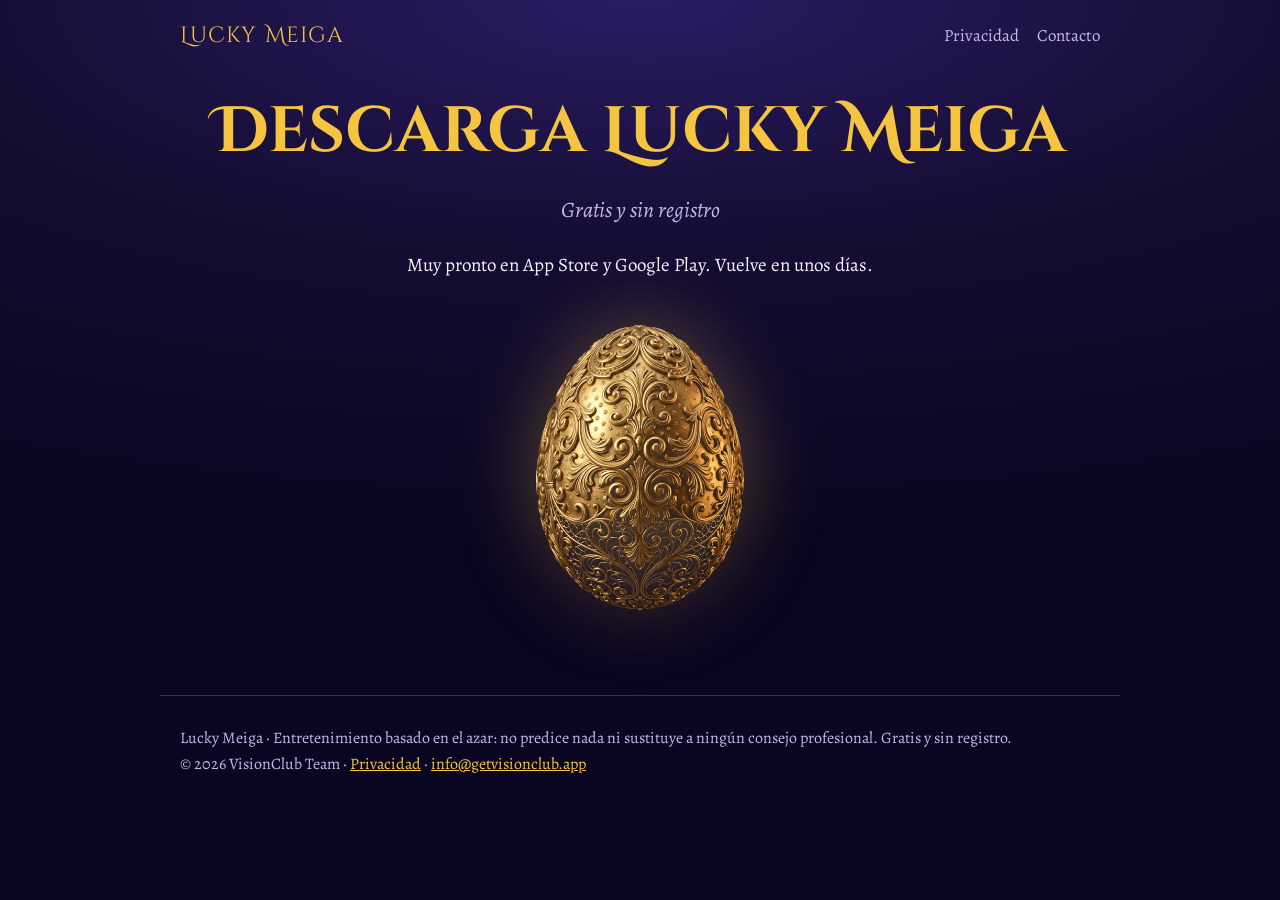
==== app/index.html @ 3d930da0 "Web de Lucky Meiga" ====
<!doctype html>
<html lang="es"><head><meta charset="utf-8"><meta name="viewport" content="width=device-width,initial-scale=1">
<title>Descargar Lucky Meiga</title><meta name="description" content="Descarga Lucky Meiga, gratis y sin registro.">
<meta property="og:title" content="Descargar Lucky Meiga"><meta property="og:description" content="Descarga Lucky Meiga, gratis y sin registro."><meta property="og:type" content="website">
<meta property="og:url" content="https://luckymeiga.com/app/"><meta property="og:image" content="https://luckymeiga.com/img/og.png">
<meta name="twitter:card" content="summary_large_image"><meta name="theme-color" content="#120a26">
<link rel="icon" href="/img/icono.png"><link rel="apple-touch-icon" href="/img/icono.png">
<link rel="preconnect" href="https://fonts.googleapis.com"><link rel="preconnect" href="https://fonts.gstatic.com" crossorigin>
<link href="https://fonts.googleapis.com/css2?family=Alegreya:ital,wght@0,500;0,700;1,500&family=Cinzel+Decorative:wght@700&family=Cinzel:wght@700&display=swap" rel="stylesheet">
<style>
:root{--fondo:#120a26;--oro:#f5c542;--texto:#f4efff;--suave:#c3b8e8;--tarjeta:#1d1442;--borde:#3a2a6e}
*{box-sizing:border-box}html{-webkit-text-size-adjust:100%}
body{margin:0;background:radial-gradient(120% 60% at 50% 0%,#2a1c63 0%,#150d33 45%,#0a0520 100%) fixed;color:var(--texto);font:19px/1.6 'Alegreya',Georgia,serif}
a{color:var(--oro)}
header{display:flex;align-items:center;justify-content:space-between;max-width:960px;margin:0 auto;padding:18px 20px}
header a.marca{font-family:'Cinzel Decorative',Georgia,serif;color:var(--oro);text-decoration:none;font-size:22px;letter-spacing:.05em}
nav a{margin-left:18px;color:var(--suave);text-decoration:none;font-size:17px}
main{max-width:960px;margin:0 auto;padding:10px 20px 70px}
h1,h2,h3{font-family:'Cinzel Decorative',Georgia,serif;color:var(--oro);line-height:1.2;font-weight:700}
h1{font-size:clamp(34px,7vw,64px);margin:.2em 0}
h2{font-size:clamp(22px,4vw,30px);margin:1.6em 0 .4em}
.hero{display:grid;grid-template-columns:1fr 1fr;gap:30px;align-items:center;padding:20px 0}
.hero img{width:100%;max-width:420px;justify-self:center;filter:drop-shadow(0 0 50px rgba(245,197,66,.35))}
.sub{font-style:italic;color:var(--suave);font-size:22px}
.boton{display:inline-block;background:var(--oro);color:#1a0f33;text-decoration:none;font-weight:700;padding:14px 28px;border-radius:999px;margin:6px 10px 6px 0;font-size:19px}
.boton.sec{background:transparent;color:var(--oro);border:1px solid var(--oro)}
.rejilla{display:grid;grid-template-columns:repeat(auto-fit,minmax(260px,1fr));gap:14px;margin-top:14px}
.tarjeta{background:var(--tarjeta);border:1px solid var(--borde);border-radius:18px;padding:16px 18px}
.tarjeta b{display:block;color:var(--oro);font-family:'Cinzel',Georgia,serif;letter-spacing:.06em;font-size:17px;text-transform:uppercase;margin-bottom:4px}
.tarjeta span{color:var(--suave);font-style:italic}
.centro{text-align:center}
footer{max-width:960px;margin:0 auto;padding:30px 20px 50px;color:var(--suave);font-size:16px;border-top:1px solid var(--borde)}
.aviso{background:#ffffff0d;border:1px solid var(--borde);border-radius:14px;padding:12px 16px;color:var(--suave);font-size:17px}
@media(max-width:720px){.hero{grid-template-columns:1fr;text-align:center}nav a{margin-left:12px}}
</style></head><body>
<header><a class="marca" href="/">Lucky Meiga</a><nav><a href="/privacidad/">Privacidad</a><a href="mailto:info@getvisionclub.app">Contacto</a></nav></header>

<main class="centro"><h1>Descarga Lucky Meiga</h1><p class="sub">Gratis y sin registro</p>
<p id="msg">Un momento…</p><div id="descargas"></div>
<img src="/img/huevo-oro.png" alt="" style="width:220px;margin-top:20px;filter:drop-shadow(0 0 40px rgba(245,197,66,.35))"></main><footer>Lucky Meiga · Entretenimiento basado en el azar: no predice nada ni sustituye a ningún consejo profesional. Gratis y sin registro.
<br>© 2026 VisionClub Team · <a href="/privacidad/">Privacidad</a> · <a href="mailto:info@getvisionclub.app">info@getvisionclub.app</a></footer></body></html><script src="/tiendas.js"></script>
<script>
(function(){var T=window.TIENDAS||{},ua=navigator.userAgent||'',ios=/iPad|iPhone|iPod/.test(ua)||(navigator.platform==='MacIntel'&&navigator.maxTouchPoints>1),and=/Android/.test(ua);
var d=document.getElementById('descargas'),m=document.getElementById('msg');
function b(t,u){if(u){d.insertAdjacentHTML('beforeend','<a class="boton" href="'+u+'">'+t+'</a>')}}
if(!T.ios&&!T.android){m.textContent='Muy pronto en App Store y Google Play. Vuelve en unos días.';return}
if(ios&&T.ios){location.replace(T.ios);return} if(and&&T.android){location.replace(T.android);return}
m.textContent='Elige tu tienda:';b('App Store',T.ios);b('Google Play',T.android)})();
</script>
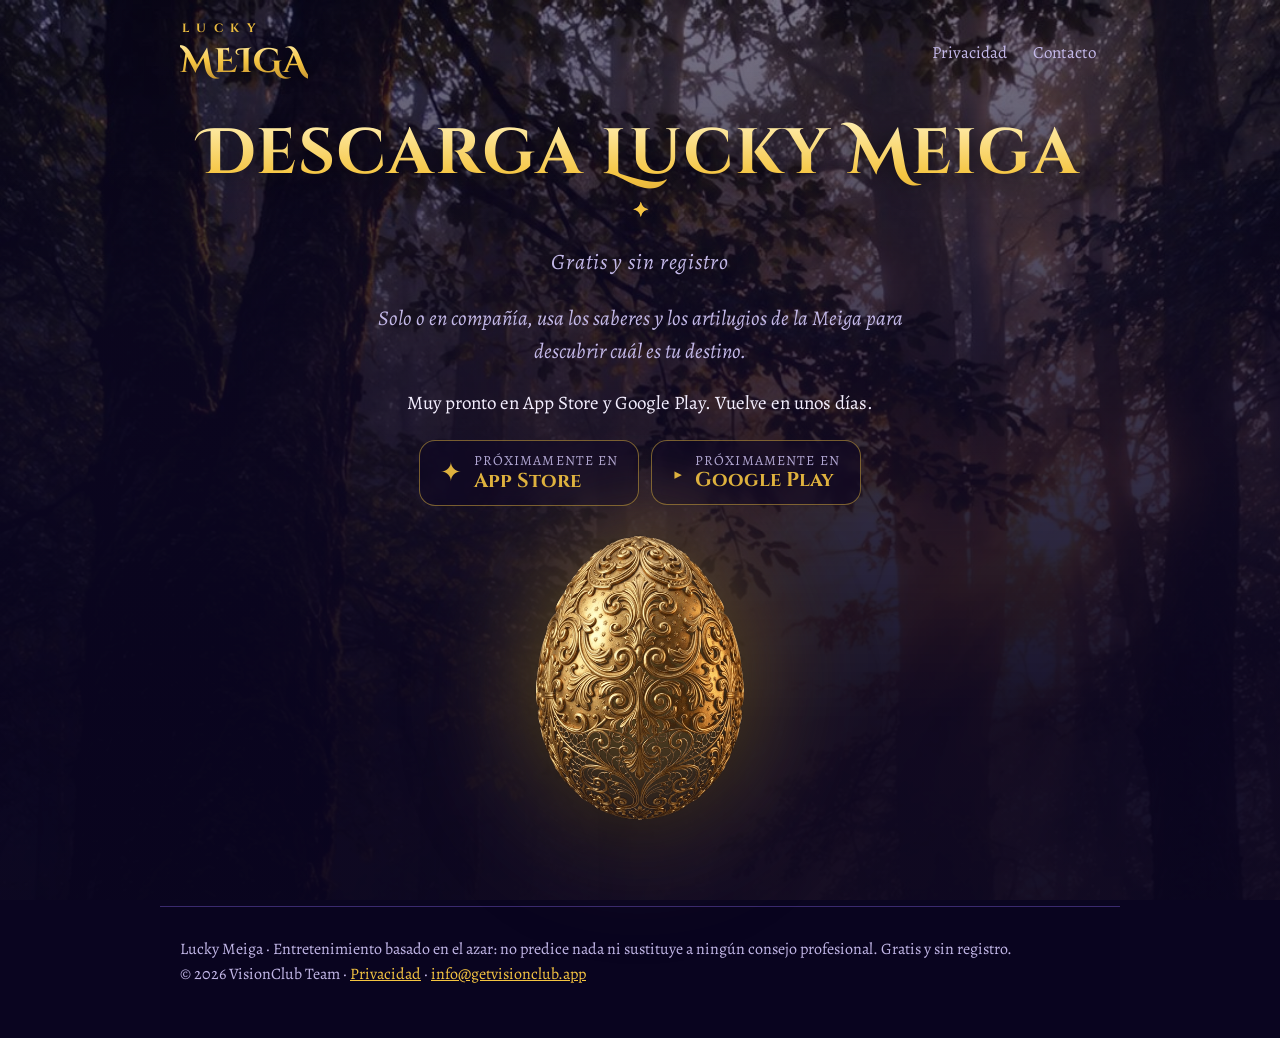
==== commit 9f45bdc7: "Web: logo LUCKY sobre MEIGA, fondo de bosque, oro con brillo y tiendas «Próximamente»" ====
--- a/app/index.html
+++ b/app/index.html
@@ -32,18 +32,19 @@
 footer{max-width:960px;margin:0 auto;padding:30px 20px 50px;color:var(--suave);font-size:16px;border-top:1px solid var(--borde)}
 .aviso{background:#ffffff0d;border:1px solid var(--borde);border-radius:14px;padding:12px 16px;color:var(--suave);font-size:17px}
 @media(max-width:720px){.hero{grid-template-columns:1fr;text-align:center}nav a{margin-left:12px}}
-</style></head><body>
-<header><a class="marca" href="/">Lucky Meiga</a><nav><a href="/privacidad/">Privacidad</a><a href="mailto:info@getvisionclub.app">Contacto</a></nav></header>
+</style><link rel="stylesheet" href="/estilo.css"></head><body>
+<header><a class="marca" href="/" aria-label="Lucky Meiga"><small>LUCKY</small><b>MEIGA</b></a><nav><a href="/privacidad/">Privacidad</a><a href="mailto:info@getvisionclub.app">Contacto</a></nav></header>
 
 <main class="centro"><h1>Descarga Lucky Meiga</h1><p class="sub">Gratis y sin registro</p>
-<p id="msg">Un momento…</p><div id="descargas"></div>
+<p class="lema">Solo o en compañía, usa los saberes y los artilugios de la Meiga para descubrir cuál es tu destino.</p>
+<p id="msg">Un momento…</p><div id="descargas" class="tiendas"></div>
 <img src="/img/huevo-oro.png" alt="" style="width:220px;margin-top:20px;filter:drop-shadow(0 0 40px rgba(245,197,66,.35))"></main><footer>Lucky Meiga · Entretenimiento basado en el azar: no predice nada ni sustituye a ningún consejo profesional. Gratis y sin registro.
 <br>© 2026 VisionClub Team · <a href="/privacidad/">Privacidad</a> · <a href="mailto:info@getvisionclub.app">info@getvisionclub.app</a></footer></body></html><script src="/tiendas.js"></script>
 <script>
 (function(){var T=window.TIENDAS||{},ua=navigator.userAgent||'',ios=/iPad|iPhone|iPod/.test(ua)||(navigator.platform==='MacIntel'&&navigator.maxTouchPoints>1),and=/Android/.test(ua);
 var d=document.getElementById('descargas'),m=document.getElementById('msg');
-function b(t,u){if(u){d.insertAdjacentHTML('beforeend','<a class="boton" href="'+u+'">'+t+'</a>')}}
-if(!T.ios&&!T.android){m.textContent='Muy pronto en App Store y Google Play. Vuelve en unos días.';return}
+function b(t,u,ic,pre){d.insertAdjacentHTML('beforeend',u?'<a class="tienda" href="'+u+'"><i>'+ic+'</i><div><span>'+pre+'</span><strong>'+t+'</strong></div></a>':'<div class="tienda pronto"><i>'+ic+'</i><div><span>Próximamente en</span><strong>'+t+'</strong></div></div>')}
+if(!T.ios&&!T.android){m.textContent='Muy pronto en App Store y Google Play. Vuelve en unos días.';b('App Store','','\u2726','');b('Google Play','','\u25B6','');return}
 if(ios&&T.ios){location.replace(T.ios);return} if(and&&T.android){location.replace(T.android);return}
-m.textContent='Elige tu tienda:';b('App Store',T.ios);b('Google Play',T.android)})();
+m.textContent='Elige tu tienda:';b('App Store',T.ios,'\u2726','Descárgala en');b('Google Play',T.android,'\u25B6','Disponible en')})();
 </script>
--- a/estilo.css
+++ b/estilo.css
@@ -0,0 +1,42 @@
+/* Mejoras de presencia compartidas por todas las páginas de luckymeiga.com:
+   bosque de fondo, logotipo con «LUCKY» sobre «MEIGA», oro con brillo y tarjetas de cristal. */
+body{background:#0a0520;position:relative;min-height:100vh}
+/* El bosque va en un pseudo-elemento fijo (iOS ignora background-attachment: fixed). */
+body::before{content:"";position:fixed;inset:0;z-index:-2;background:url(/img/bosque.jpg) center top/cover no-repeat}
+body::after{content:"";position:fixed;inset:0;z-index:-1;background:linear-gradient(180deg,rgba(14,8,38,.55) 0%,rgba(14,8,38,.78) 38%,rgba(10,5,32,.95) 80%)}
+
+header a.marca{display:flex;flex-direction:column;align-items:flex-start;line-height:1;letter-spacing:0;text-decoration:none}
+header a.marca small{font:700 12px 'Cinzel',Georgia,serif;letter-spacing:.62em;color:var(--oro);margin:0 0 3px 2px;opacity:.95}
+header a.marca b{font:700 34px 'Cinzel Decorative',Georgia,serif;letter-spacing:.03em;background:linear-gradient(180deg,#fff1b8 0%,#f5c542 48%,#b8862b 100%);-webkit-background-clip:text;background-clip:text;color:transparent;filter:drop-shadow(0 2px 6px rgba(0,0,0,.55))}
+header{padding:20px 20px 8px}
+nav a{padding:8px 4px;border-bottom:1px solid transparent;transition:border-color .2s,color .2s}
+nav a:hover{color:var(--oro);border-color:var(--oro)}
+
+h1{background:linear-gradient(180deg,#fff1b8 0%,#f5c542 55%,#c9962f 100%);-webkit-background-clip:text;background-clip:text;color:transparent;text-shadow:none;filter:drop-shadow(0 3px 10px rgba(0,0,0,.5));letter-spacing:.02em}
+h2{text-shadow:0 2px 12px rgba(0,0,0,.6)}
+.sub{letter-spacing:.04em;text-shadow:0 1px 8px rgba(0,0,0,.6)}
+/* Adorno de oro bajo el título: una línea con un rombo en el centro. */
+main.centro>h1::after,.hero h1::after{content:"✦";display:block;font-size:20px;color:var(--oro);-webkit-text-fill-color:var(--oro);margin-top:6px;letter-spacing:0}
+
+/* El huevo respira con un halo dorado. */
+.hero img,main.centro>img{animation:flota 6s ease-in-out infinite;filter:drop-shadow(0 0 60px rgba(245,197,66,.45)) drop-shadow(0 18px 24px rgba(0,0,0,.55))!important}
+@keyframes flota{0%,100%{transform:translateY(0)}50%{transform:translateY(-10px)}}
+@media(prefers-reduced-motion:reduce){.hero img,main.centro>img{animation:none}}
+
+.boton{background:linear-gradient(180deg,#ffe48a,#f5c542 55%,#d9a22b);box-shadow:0 6px 22px rgba(245,197,66,.32),inset 0 1px 0 rgba(255,255,255,.55);transition:transform .15s,box-shadow .2s}
+.boton:hover{transform:translateY(-2px);box-shadow:0 10px 28px rgba(245,197,66,.45),inset 0 1px 0 rgba(255,255,255,.6)}
+.boton.sec{background:rgba(14,8,38,.45);box-shadow:none;backdrop-filter:blur(4px)}
+
+.tarjeta{background:rgba(22,14,52,.62);backdrop-filter:blur(8px);-webkit-backdrop-filter:blur(8px);border-color:rgba(245,197,66,.28);box-shadow:0 8px 26px rgba(0,0,0,.35);transition:transform .2s,border-color .2s}
+.tarjeta:hover{transform:translateY(-3px);border-color:var(--oro)}
+.aviso{background:rgba(22,14,52,.55);backdrop-filter:blur(6px);-webkit-backdrop-filter:blur(6px)}
+footer{background:rgba(10,5,32,.55)}
+
+/* Insignias de las tiendas: aún sin enlace dicen «Próximamente». */
+.tiendas{display:flex;flex-wrap:wrap;gap:12px;justify-content:center;margin:22px 0 4px}
+.tienda{display:flex;align-items:center;gap:12px;min-width:210px;padding:11px 20px;border-radius:16px;border:1px solid rgba(245,197,66,.5);background:rgba(14,8,38,.6);color:var(--texto);text-decoration:none;text-align:left;backdrop-filter:blur(6px)}
+.tienda i{font-style:normal;font-size:26px;color:var(--oro)}
+.tienda span{display:block;font-size:14px;color:var(--suave);letter-spacing:.08em;text-transform:uppercase;line-height:1.1}
+.tienda strong{display:block;font:700 20px 'Cinzel',Georgia,serif;color:var(--oro);line-height:1.2}
+.tienda.pronto{opacity:.9;cursor:default}
+.lema{font-style:italic;color:var(--suave);font-size:21px;max-width:560px;margin:14px auto 0}
